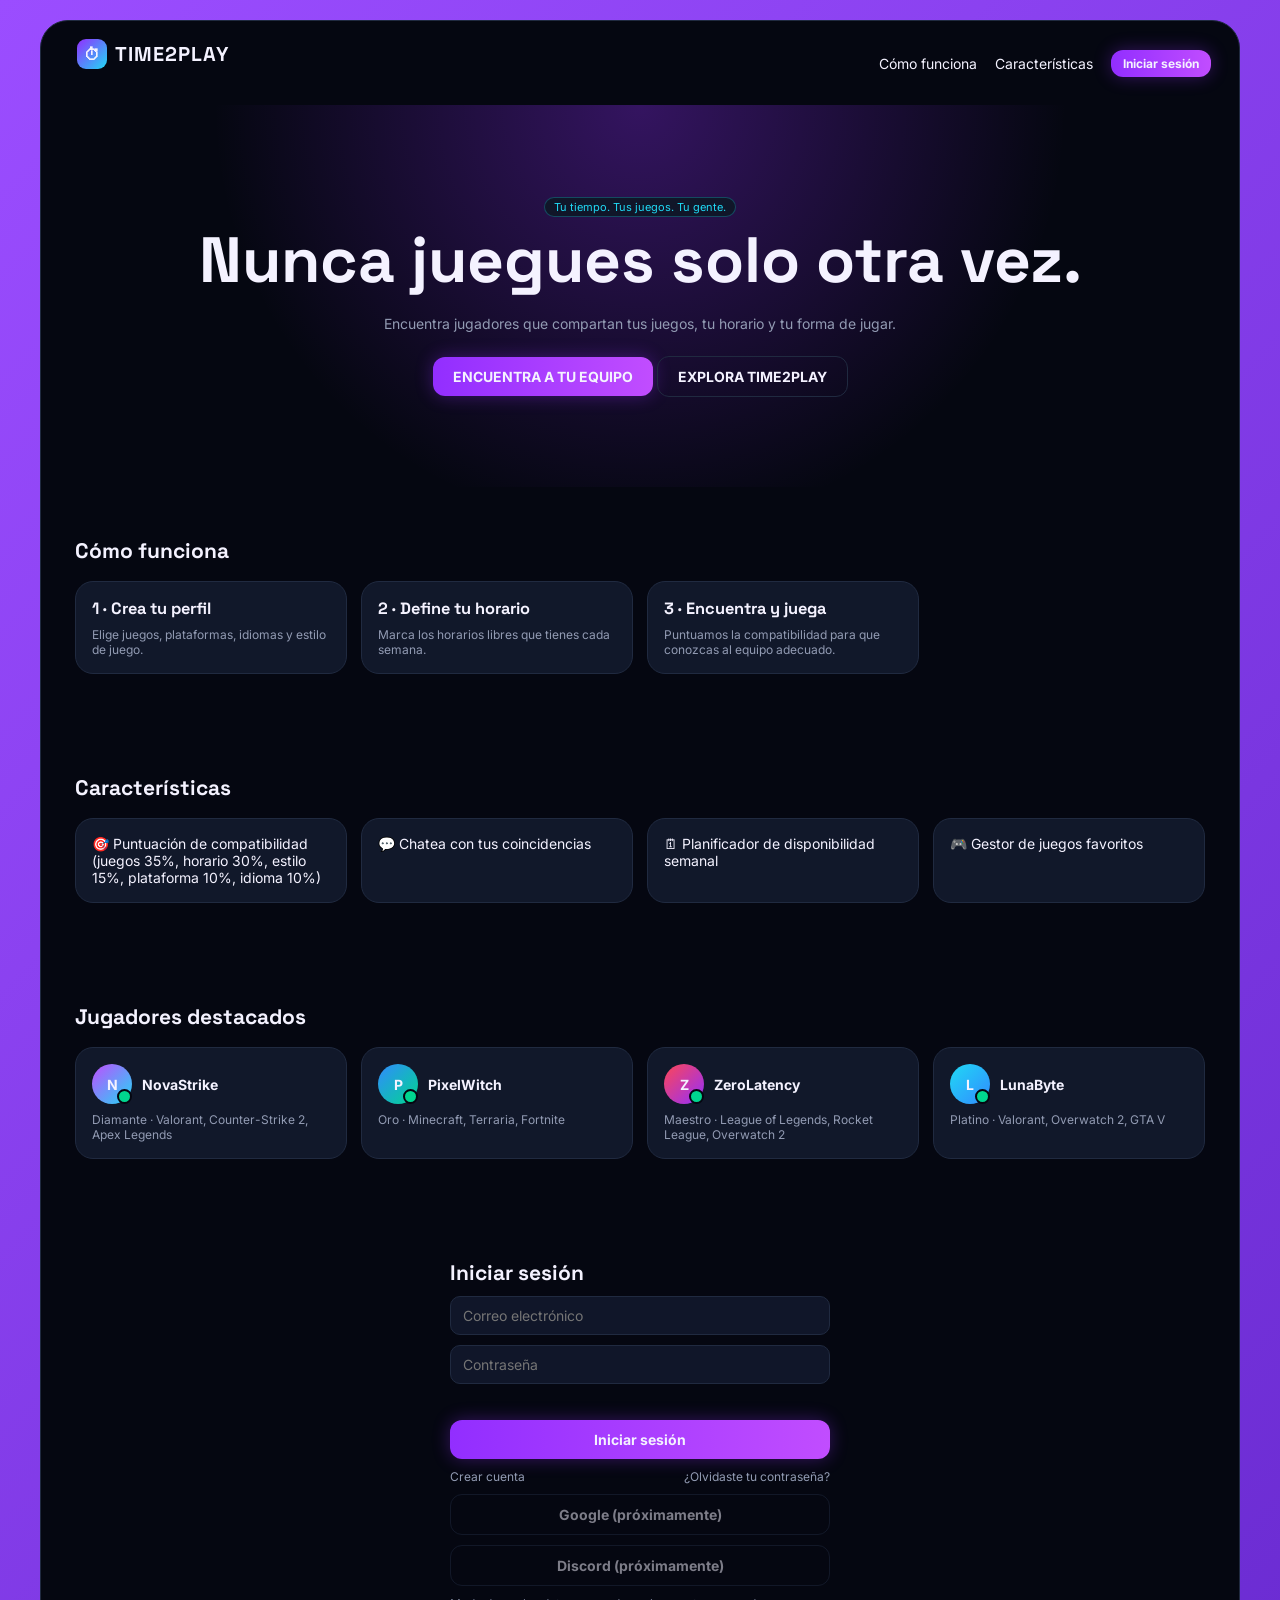
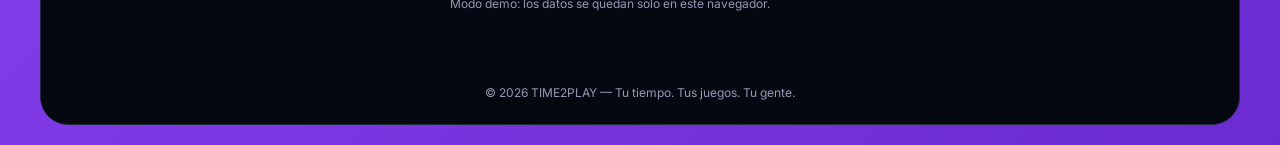
==== index.html @ 5e12396a "Prueba para CD" ====
<!DOCTYPE html>
<html lang="es">

<head>
    <meta charset="utf-8">
    <meta name="viewport" content="width=device-width,initial-scale=1">
    <title>TIME2PLAY — Nunca juegues solo otra vez</title>
    <link rel="preconnect" href="https://fonts.googleapis.com">
    <link
        href="https://fonts.googleapis.com/css2?family=Inter:wght@400;600&family=Space+Grotesk:wght@500;700&display=swap"
        rel="stylesheet">
    <link rel="stylesheet" href="css/main.css">
</head>

<body>
    <div class="lp">
        <nav>
            <div class="logo"><i>⏱</i>TIME2PLAY</div><span class="sp"></span><a href="#how">Cómo funciona</a><a
                href="#feat">Características</a><a href="#auth" class="btn sm">Iniciar sesión</a>
        </nav>
        <div class="hd"><span class="tag g">Tu tiempo. Tus juegos. Tu gente.</span>
            <h1>Nunca juegues solo otra vez.</h1>
            <p>Encuentra jugadores que compartan tus juegos, tu horario y tu forma de jugar.</p><a href="#auth"
                class="btn">ENCUENTRA A TU EQUIPO</a> <a href="#how" class="btn ghost">EXPLORA TIME2PLAY</a>
        </div>
        <section id="how">
            <h2>Cómo funciona</h2><br>
            <div class="cards">
                <div class="pc">
                    <h3>1 · Crea tu perfil</h3><span class="mut">Elige juegos, plataformas, idiomas y estilo de
                        juego.</span>
                </div>
                <div class="pc">
                    <h3>2 · Define tu horario</h3><span class="mut">Marca los horarios libres que tienes cada
                        semana.</span>
                </div>
                <div class="pc">
                    <h3>3 · Encuentra y juega</h3><span class="mut">Puntuamos la compatibilidad para que conozcas al
                        equipo adecuado.</span>
                </div>
            </div>
        </section>
        <section id="feat">
            <h2>Características</h2><br>
            <div class="cards">
                <div class="pc">🎯 Puntuación de compatibilidad (juegos 35%, horario 30%, estilo 15%, plataforma 10%,
                    idioma 10%)
                </div>
                <div class="pc">💬 Chatea con tus coincidencias</div>
                <div class="pc">🗓 Planificador de disponibilidad semanal</div>
                <div class="pc">🎮 Gestor de juegos favoritos</div>
            </div>
        </section>
        <section>
            <h2>Jugadores destacados</h2><br>
            <div class="cards" id="feat-users"></div>
        </section>
        <section id="auth">
            <div class="auth">
                <h2 id="at">Iniciar sesión</h2><input id="un" class="hide" placeholder="Nombre de usuario"><input
                    id="em" type="email" placeholder="Correo electrónico"><input id="pw" type="password"
                    placeholder="Contraseña"><input id="pw2" class="hide" type="password"
                    placeholder="Confirmar contraseña">
                <div class="err" id="er"></div><button class="btn" id="go">Iniciar sesión</button>
                <div class="row"><a href="#" id="sw" class="mut">Crear cuenta</a><span class="sp"></span><a href="#"
                        id="fg" class="mut">¿Olvidaste tu contraseña?</a></div><button class="btn ghost" disabled>Google
                    (próximamente)</button><button class="btn ghost" disabled>Discord (próximamente)</button>
                <p class="mut">Modo demo: los datos se quedan solo en este navegador.</p>
            </div>
        </section>
        <footer style="padding:24px;text-align:center" class="mut">© 2026 TIME2PLAY — Tu tiempo. Tus juegos. Tu
            gente.</footer>
    </div>
    <script src="js/data.js"></script>
    <script src="js/auth.js"></script>
    <script>
        const rangos = { Silver: 'Plata', Gold: 'Oro', Platinum: 'Platino', Diamond: 'Diamante', Master: 'Maestro', Immortal: 'Inmortal' };
        document.getElementById('feat-users').innerHTML = USERS.slice(0, 4).map(u => `<div class="pc"><div class="row"><div class="av on" style="background:linear-gradient(135deg,${u.c})">${u.name[0]}</div><b>${u.name}</b></div><span class="mut">${rangos[u.rank] || u.rank} · ${u.games.join(', ')}</span></div>`).join('');
        if (Auth.user()) location.hash = ''; let reg = false; const $ = i => document.getElementById(i);
        function mode(r) { reg = r; $('at').textContent = r ? 'Crear cuenta' : 'Iniciar sesión'; $('go').textContent = r ? 'Registrarse' : 'Iniciar sesión'; $('un').classList.toggle('hide', !r); $('pw2').classList.toggle('hide', !r); $('sw').textContent = r ? '¿Ya tienes cuenta? Inicia sesión' : 'Crear cuenta' }
        $('sw').onclick = e => { e.preventDefault(); mode(!reg) };
        $('fg').onclick = async e => { e.preventDefault(); $('er').textContent = await Auth.recover($('em').value) };
        $('go').onclick = async () => { const er = reg ? await Auth.register($('un').value, $('em').value, $('pw').value, $('pw2').value) : await Auth.login($('em').value, $('pw').value); if (er) $('er').textContent = er; else location.href = 'app.html' };
    </script>
</body>

</html>
---- css/main.css ----
:root {
    --bg: #050711;
    --side: #070A14;
    --p1: #0B1020;
    --p2: #101629;
    --card: #11182A;
    --pu: #922EFF;
    --pu2: #C14DFF;
    --bl: #318BFF;
    --cy: #20D9F5;
    --gr: #00D68F;
    --tx: #F4F2FF;
    --tx2: #929BB3;
    --bd: #202A40
}

* {
    box-sizing: border-box;
    margin: 0;
    padding: 0
}

html {
    scroll-behavior: smooth
}

body {
    font: 14px Inter, system-ui, sans-serif;
    background: linear-gradient(135deg, #9B4DFF, #6a2bd1);
    color: var(--tx);
    min-height: 100vh
}

h1,
h2,
h3,
.logo {
    font-family: 'Space Grotesk', sans-serif
}

a {
    color: inherit;
    text-decoration: none
}

button,
input,
select,
textarea {
    font: inherit;
    color: inherit
}

.btn {
    border: 0;
    border-radius: 12px;
    padding: 11px 20px;
    font-weight: 700;
    cursor: pointer;
    background: linear-gradient(90deg, var(--pu), var(--pu2));
    box-shadow: 0 0 18px #922eff55;
    transition: .2s;
    display: inline-block
}

.btn:hover {
    transform: translateY(-2px)
}

.btn.ghost {
    background: transparent;
    border: 1px solid var(--bd);
    box-shadow: none
}

.btn.sm {
    padding: 6px 12px;
    font-size: 12px
}

.btn.red {
    background: #c0264a;
    box-shadow: none
}

.btn:disabled {
    opacity: .5;
    cursor: not-allowed
}

input,
select,
textarea {
    background: var(--p2);
    border: 1px solid var(--bd);
    border-radius: 10px;
    padding: 10px 12px;
    width: 100%;
    outline: 0
}

input:focus,
select:focus,
textarea:focus {
    border-color: var(--pu);
    box-shadow: 0 0 0 3px #922eff33
}

.app {
    max-width: 1500px;
    margin: 20px auto;
    display: flex;
    background: var(--bg);
    border: 1px solid var(--bd);
    border-radius: 28px;
    box-shadow: 0 30px 80px #0008;
    min-height: calc(100vh - 40px);
    overflow: hidden
}

.side {
    width: 230px;
    background: var(--side);
    padding: 22px 14px;
    display: flex;
    flex-direction: column;
    gap: 4px;
    border-right: 1px solid var(--bd);
    flex-shrink: 0
}

.logo {
    font-weight: 700;
    font-size: 20px;
    letter-spacing: 1px;
    padding: 0 8px 18px;
    display: flex;
    gap: 8px;
    align-items: center
}

.logo i {
    width: 30px;
    height: 30px;
    border-radius: 9px;
    background: linear-gradient(135deg, var(--pu), var(--cy));
    display: grid;
    place-items: center;
    font-style: normal;
    font-size: 16px
}

.side a {
    padding: 11px 12px;
    border-radius: 12px;
    color: var(--tx2);
    display: flex;
    gap: 10px;
    transition: .2s
}

.side a:hover {
    color: var(--tx);
    background: var(--p2)
}

.side a.on {
    color: #fff;
    background: linear-gradient(90deg, var(--pu), #6a1fc7);
    box-shadow: 0 0 20px #922eff66
}

.me {
    margin-top: auto;
    background: var(--p1);
    border: 1px solid var(--bd);
    border-radius: 14px;
    padding: 12px
}

.bar {
    height: 6px;
    background: var(--bd);
    border-radius: 9px;
    overflow: hidden;
    margin-top: 6px
}

.bar b {
    display: block;
    height: 100%;
    background: linear-gradient(90deg, var(--pu), var(--cy))
}

.main {
    flex: 1;
    padding: 22px;
    min-width: 0
}

.top {
    display: flex;
    gap: 14px;
    align-items: center;
    margin-bottom: 20px;
    flex-wrap: wrap
}

.top h2 {
    font-size: 22px
}

.top input {
    max-width: 300px
}

.sp {
    flex: 1
}

.ic {
    position: relative;
    background: var(--p2);
    border: 1px solid var(--bd);
    border-radius: 10px;
    width: 38px;
    height: 38px;
    cursor: pointer;
    display: grid;
    place-items: center
}

.ic em {
    position: absolute;
    top: -5px;
    right: -5px;
    background: var(--pu2);
    border-radius: 9px;
    font-size: 10px;
    padding: 1px 5px;
    font-style: normal
}

.av {
    width: 40px;
    height: 40px;
    border-radius: 50%;
    display: grid;
    place-items: center;
    font-weight: 700;
    flex-shrink: 0;
    position: relative
}

.av.l {
    width: 84px;
    height: 84px;
    font-size: 28px
}

.av.on:after {
    content: '';
    position: absolute;
    right: 0;
    bottom: 0;
    width: 11px;
    height: 11px;
    border-radius: 50%;
    background: var(--gr);
    border: 2px solid var(--bg);
    animation: pl 2s infinite
}

@keyframes pl {
    50% {
        box-shadow: 0 0 0 5px #00d68f33
    }
}

.grid {
    display: grid;
    gap: 16px;
    grid-template-columns: repeat(12, 1fr)
}

.c4 {
    grid-column: span 4
}

.c5 {
    grid-column: span 5
}

.c6 {
    grid-column: span 6
}

.c7 {
    grid-column: span 7
}

.c8 {
    grid-column: span 8
}

.c12 {
    grid-column: span 12
}

.pn {
    background: var(--p1);
    border: 1px solid var(--bd);
    border-radius: 20px;
    padding: 18px;
    animation: fi .35s
}

@keyframes fi {
    from {
        opacity: 0;
        transform: translateY(8px)
    }
}

.pn h3 {
    margin-bottom: 12px;
    font-size: 16px
}

.hero {
    background: radial-gradient(circle at 80% 30%, #20d9f555, transparent 50%), linear-gradient(135deg, #2a0a5e, #050711);
    padding: 34px
}

.hero h1 {
    font-size: 34px;
    margin: 8px 0
}

.tag {
    display: inline-block;
    background: var(--p2);
    border: 1px solid var(--bd);
    border-radius: 20px;
    padding: 2px 9px;
    font-size: 11px;
    margin: 2px;
    color: var(--tx2)
}

.tag.g {
    color: var(--cy);
    border-color: #20d9f544
}

.cards {
    display: grid;
    gap: 14px;
    grid-template-columns: repeat(auto-fill, minmax(250px, 1fr))
}

.pc {
    background: var(--card);
    border: 1px solid var(--bd);
    border-radius: 18px;
    padding: 16px;
    transition: .25s;
    display: flex;
    flex-direction: column;
    gap: 8px
}

.pc:hover {
    border-color: var(--pu);
    box-shadow: 0 0 22px #922eff44;
    transform: translateY(-3px)
}

.row {
    display: flex;
    gap: 10px;
    align-items: center
}

.row.w {
    flex-wrap: wrap
}

.mut {
    color: var(--tx2);
    font-size: 12px
}

.ring {
    --v: 50;
    width: 52px;
    height: 52px;
    border-radius: 50%;
    display: grid;
    place-items: center;
    font-weight: 700;
    font-size: 12px;
    background: radial-gradient(var(--card) 60%, transparent 61%), conic-gradient(var(--c, var(--gr)) calc(var(--v)*1%), var(--bd) 0);
    flex-shrink: 0
}

.filters {
    display: grid;
    gap: 10px;
    grid-template-columns: repeat(auto-fit, minmax(140px, 1fr));
    margin-bottom: 16px
}

.gcard {
    height: 90px;
    border-radius: 14px;
    padding: 10px;
    font-weight: 700;
    display: flex;
    align-items: flex-end;
    cursor: pointer;
    border: 2px solid transparent;
    transition: .2s
}

.gcard.on {
    border-color: var(--cy);
    box-shadow: 0 0 18px #20d9f544
}

.sched {
    display: grid;
    grid-template-columns: 90px repeat(7, 1fr);
    gap: 6px
}

.sl {
    padding: 14px 4px;
    text-align: center;
    background: var(--p2);
    border-radius: 10px;
    cursor: pointer;
    border: 1px solid var(--bd);
    transition: .15s
}

.sl.on {
    background: linear-gradient(135deg, var(--pu), var(--pu2));
    box-shadow: 0 0 12px #922eff66
}

.chat {
    display: grid;
    grid-template-columns: 250px 1fr 230px;
    gap: 14px;
    height: 540px
}

.chat>div {
    min-height: 0
}

.msgs {
    flex: 1;
    overflow: auto;
    display: flex;
    flex-direction: column;
    gap: 8px;
    padding: 8px
}

.m {
    max-width: 70%;
    padding: 9px 13px;
    border-radius: 14px;
    background: var(--p2)
}

.m.me {
    align-self: flex-end;
    background: linear-gradient(90deg, var(--pu), #6a1fc7)
}

.m small {
    display: block;
    opacity: .6;
    font-size: 10px
}

.cv {
    padding: 10px;
    border-radius: 12px;
    cursor: pointer;
    display: flex;
    gap: 10px;
    align-items: center
}

.cv:hover,
.cv.on {
    background: var(--p2)
}

.sw {
    width: 42px;
    height: 22px;
    border-radius: 12px;
    background: var(--bd);
    position: relative;
    cursor: pointer;
    flex-shrink: 0
}

.sw.on {
    background: var(--pu)
}

.sw:after {
    content: '';
    position: absolute;
    top: 3px;
    left: 3px;
    width: 16px;
    height: 16px;
    border-radius: 50%;
    background: #fff;
    transition: .2s
}

.sw.on:after {
    left: 23px
}

.toast {
    position: fixed;
    bottom: 24px;
    right: 24px;
    background: var(--pu);
    padding: 12px 18px;
    border-radius: 12px;
    z-index: 99;
    animation: fi .3s
}

.lp {
    max-width: 1200px;
    margin: 20px auto;
    background: var(--bg);
    border-radius: 28px;
    border: 1px solid var(--bd);
    overflow: hidden
}

.lp nav {
    display: flex;
    align-items: center;
    gap: 18px;
    padding: 18px 28px
}

.lp section {
    padding: 50px 34px
}

.lp .hd {
    text-align: center;
    padding: 90px 20px;
    background: radial-gradient(circle at 50% 0, #922eff55, transparent 60%)
}

.lp .hd h1 {
    font-size: clamp(36px, 6vw, 64px)
}

.lp .hd p {
    color: var(--tx2);
    margin: 14px 0 24px
}

.auth {
    max-width: 380px;
    margin: 0 auto;
    display: grid;
    gap: 10px
}

.err {
    color: #ff6b8a;
    font-size: 12px;
    min-height: 16px
}

.hide {
    display: none !important
}

@media(max-width:900px) {

    .c4,
    .c5,
    .c6,
    .c7,
    .c8 {
        grid-column: span 12
    }

    .chat {
        grid-template-columns: 1fr;
        height: auto
    }

    .chat>div:last-child {
        display: none
    }

    .sched {
        grid-template-columns: 60px repeat(7, 1fr);
        font-size: 10px
    }
}

@media(max-width:760px) {
    .app {
        margin: 0;
        border-radius: 0;
        flex-direction: column
    }

    .side {
        width: 100%;
        flex-direction: row;
        overflow-x: auto;
        padding: 10px;
        order: 2;
        position: sticky;
        bottom: 0
    }

    .logo,
    .me {
        display: none
    }

    .side a {
        flex-direction: column;
        align-items: center;
        font-size: 10px;
        padding: 8px 10px;
        white-space: nowrap
    }

    .main {
        padding: 14px
    }

    .top input {
        max-width: 100%
    }
}
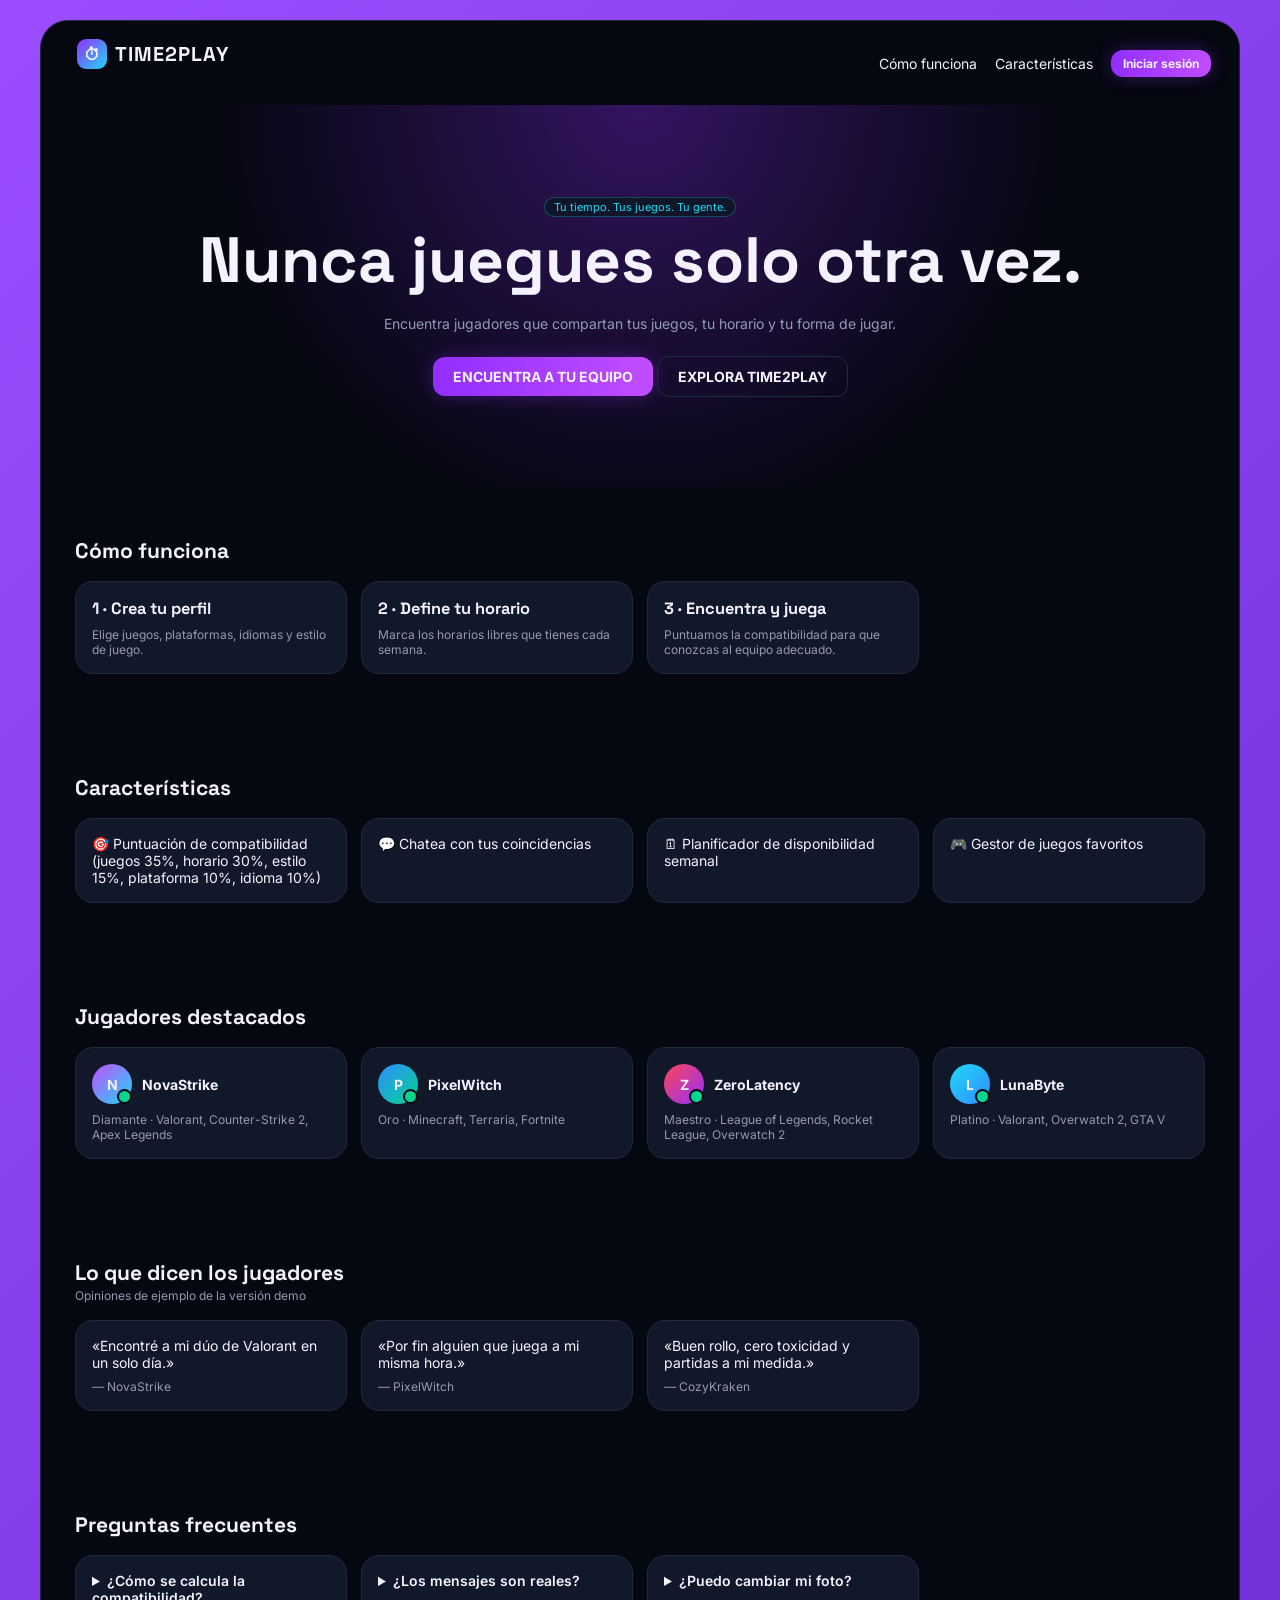
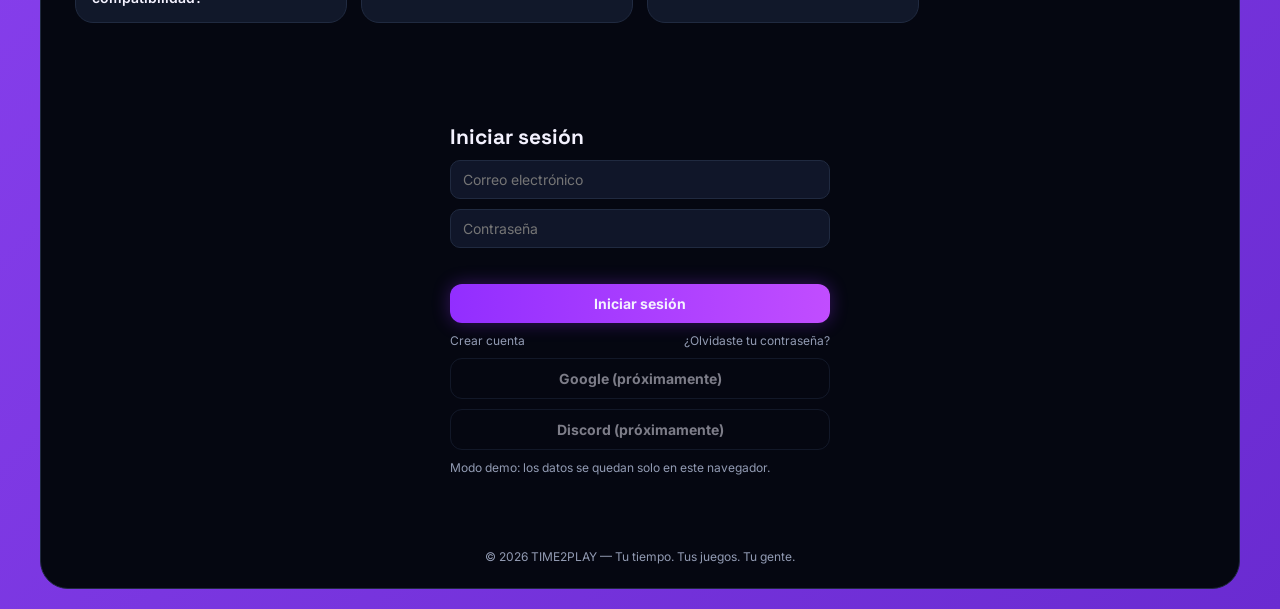
==== commit 4b011058: "Actualización" ====
--- a/index.html
+++ b/index.html
@@ -55,6 +55,22 @@
             <h2>Jugadores destacados</h2><br>
             <div class="cards" id="feat-users"></div>
         </section>
+        <section>
+            <h2>Lo que dicen los jugadores</h2><span class="mut">Opiniones de ejemplo de la versión demo</span><br><br>
+            <div class="cards">
+                <div class="pc">«Encontré a mi dúo de Valorant en un solo día.»<span class="mut">— NovaStrike</span></div>
+                <div class="pc">«Por fin alguien que juega a mi misma hora.»<span class="mut">— PixelWitch</span></div>
+                <div class="pc">«Buen rollo, cero toxicidad y partidas a mi medida.»<span class="mut">— CozyKraken</span></div>
+            </div>
+        </section>
+        <section>
+            <h2>Preguntas frecuentes</h2><br>
+            <div class="cards">
+                <details class="pc"><summary>¿Cómo se calcula la compatibilidad?</summary><span class="mut">Juegos 35%, horarios 30%, estilo 15%, plataforma 10% e idiomas 10%.</span></details>
+                <details class="pc"><summary>¿Los mensajes son reales?</summary><span class="mut">En esta demo se guardan solo en tu navegador y los jugadores son bots.</span></details>
+                <details class="pc"><summary>¿Puedo cambiar mi foto?</summary><span class="mut">Sí, desde el menú de tu avatar o desde tu perfil.</span></details>
+            </div>
+        </section>
         <section id="auth">
             <div class="auth">
                 <h2 id="at">Iniciar sesión</h2><input id="un" class="hide" placeholder="Nombre de usuario"><input
@@ -76,10 +92,11 @@
     <script>
         const rangos = { Silver: 'Plata', Gold: 'Oro', Platinum: 'Platino', Diamond: 'Diamante', Master: 'Maestro', Immortal: 'Inmortal' };
         document.getElementById('feat-users').innerHTML = USERS.slice(0, 4).map(u => `<div class="pc"><div class="row"><div class="av on" style="background:linear-gradient(135deg,${u.c})">${u.name[0]}</div><b>${u.name}</b></div><span class="mut">${rangos[u.rank] || u.rank} · ${u.games.join(', ')}</span></div>`).join('');
-        if (Auth.user()) location.hash = ''; let reg = false; const $ = i => document.getElementById(i);
+        if (Auth.user()) { const b = document.querySelector('nav .btn'); b.textContent = 'Ir a la app'; b.href = 'app.html'; } let reg = false; const $ = i => document.getElementById(i);
         function mode(r) { reg = r; $('at').textContent = r ? 'Crear cuenta' : 'Iniciar sesión'; $('go').textContent = r ? 'Registrarse' : 'Iniciar sesión'; $('un').classList.toggle('hide', !r); $('pw2').classList.toggle('hide', !r); $('sw').textContent = r ? '¿Ya tienes cuenta? Inicia sesión' : 'Crear cuenta' }
         $('sw').onclick = e => { e.preventDefault(); mode(!reg) };
         $('fg').onclick = async e => { e.preventDefault(); $('er').textContent = await Auth.recover($('em').value) };
+        document.querySelectorAll('.auth input').forEach(i => i.onkeydown = e => { if (e.key === 'Enter') $('go').click() });
         $('go').onclick = async () => { const er = reg ? await Auth.register($('un').value, $('em').value, $('pw').value, $('pw2').value) : await Auth.login($('em').value, $('pw').value); if (er) $('er').textContent = er; else location.href = 'app.html' };
     </script>
 </body>
--- a/css/main.css
+++ b/css/main.css
@@ -656,4 +656,30 @@
     .top input {
         max-width: 100%
     }
-}+}
+/* ===== Mejoras ===== */
+.hero{position:relative;overflow:hidden;color:var(--tx)}
+.hero:before{content:'';position:absolute;inset:0;background:repeating-linear-gradient(90deg,#ffffff0a 0 1px,transparent 1px 48px),repeating-linear-gradient(0deg,#ffffff0a 0 1px,transparent 1px 48px);-webkit-mask-image:linear-gradient(90deg,transparent,#000);mask-image:linear-gradient(90deg,transparent,#000)}
+.hero:after{content:'';position:absolute;right:-70px;top:-70px;width:280px;height:280px;border-radius:50%;background:radial-gradient(#c14dff88,transparent 65%);animation:fl 6s ease-in-out infinite}
+.hero>*{position:relative;z-index:1}
+@keyframes fl{50%{transform:translate(-20px,24px) scale(1.15)}}
+.pc .bn{height:54px;margin:-16px -16px 4px;border-radius:18px 18px 0 0;display:flex;align-items:flex-end;padding:6px 12px;font-size:11px;font-weight:700;color:#fff;box-shadow:inset 0 -30px 30px -10px #0009}
+.np{position:fixed;top:84px;right:36px;width:min(340px,calc(100vw - 32px));max-height:60vh;overflow:auto;z-index:98;box-shadow:0 20px 50px #000a;border-color:var(--pu)}
+.toast{color:#fff}
+:focus-visible{outline:2px solid var(--cy);outline-offset:2px}
+body.light{--bg:#f4f1ff;--side:#fff;--p1:#fff;--p2:#efeaff;--card:#faf8ff;--tx:#1a1530;--tx2:#5d6580;--bd:#ddd5f5}
+body.light .hero{--tx:#F4F2FF;--tx2:#c9c2e8}
+body.light .btn:not(.ghost),body.light .sl.on,body.light .m.me,body.light .side a.on{color:#fff}
+@media(max-width:760px){.np{top:70px;right:16px}.main{padding-bottom:80px}}
+@media(prefers-reduced-motion:reduce){*{animation:none!important;transition:none!important}}
+
+#um{cursor:pointer;border-radius:50%;transition:.2s}#um:hover{box-shadow:0 0 0 3px #922eff88}
+.um{width:260px}.mi{display:flex;gap:8px;padding:9px 10px;border-radius:10px;cursor:pointer;color:var(--tx)}.mi:hover{background:var(--p2)}
+#sr{width:300px;padding:8px}
+.bd{margin-left:auto;background:var(--pu2);color:#fff;border-radius:9px;font-size:10px;padding:1px 6px;font-style:normal}
+.av.away:after,.av.dnd:after{content:'';position:absolute;right:0;bottom:0;width:11px;height:11px;border-radius:50%;border:2px solid var(--bg)}
+.av.away:after{background:#f5a623}.av.dnd:after{background:#ff4d6d}.av.sel{outline:2px solid var(--cy)}
+
+.ov{position:fixed;inset:0;background:#000b;display:grid;place-items:center;z-index:120}.mdl{width:min(420px,92vw);display:grid;gap:10px}
+.dc{max-width:520px;margin:0 auto}.dcard .bn{height:110px;margin:-18px -18px 0;border-radius:20px 20px 0 0}
+details.pc summary{cursor:pointer;font-weight:600}
